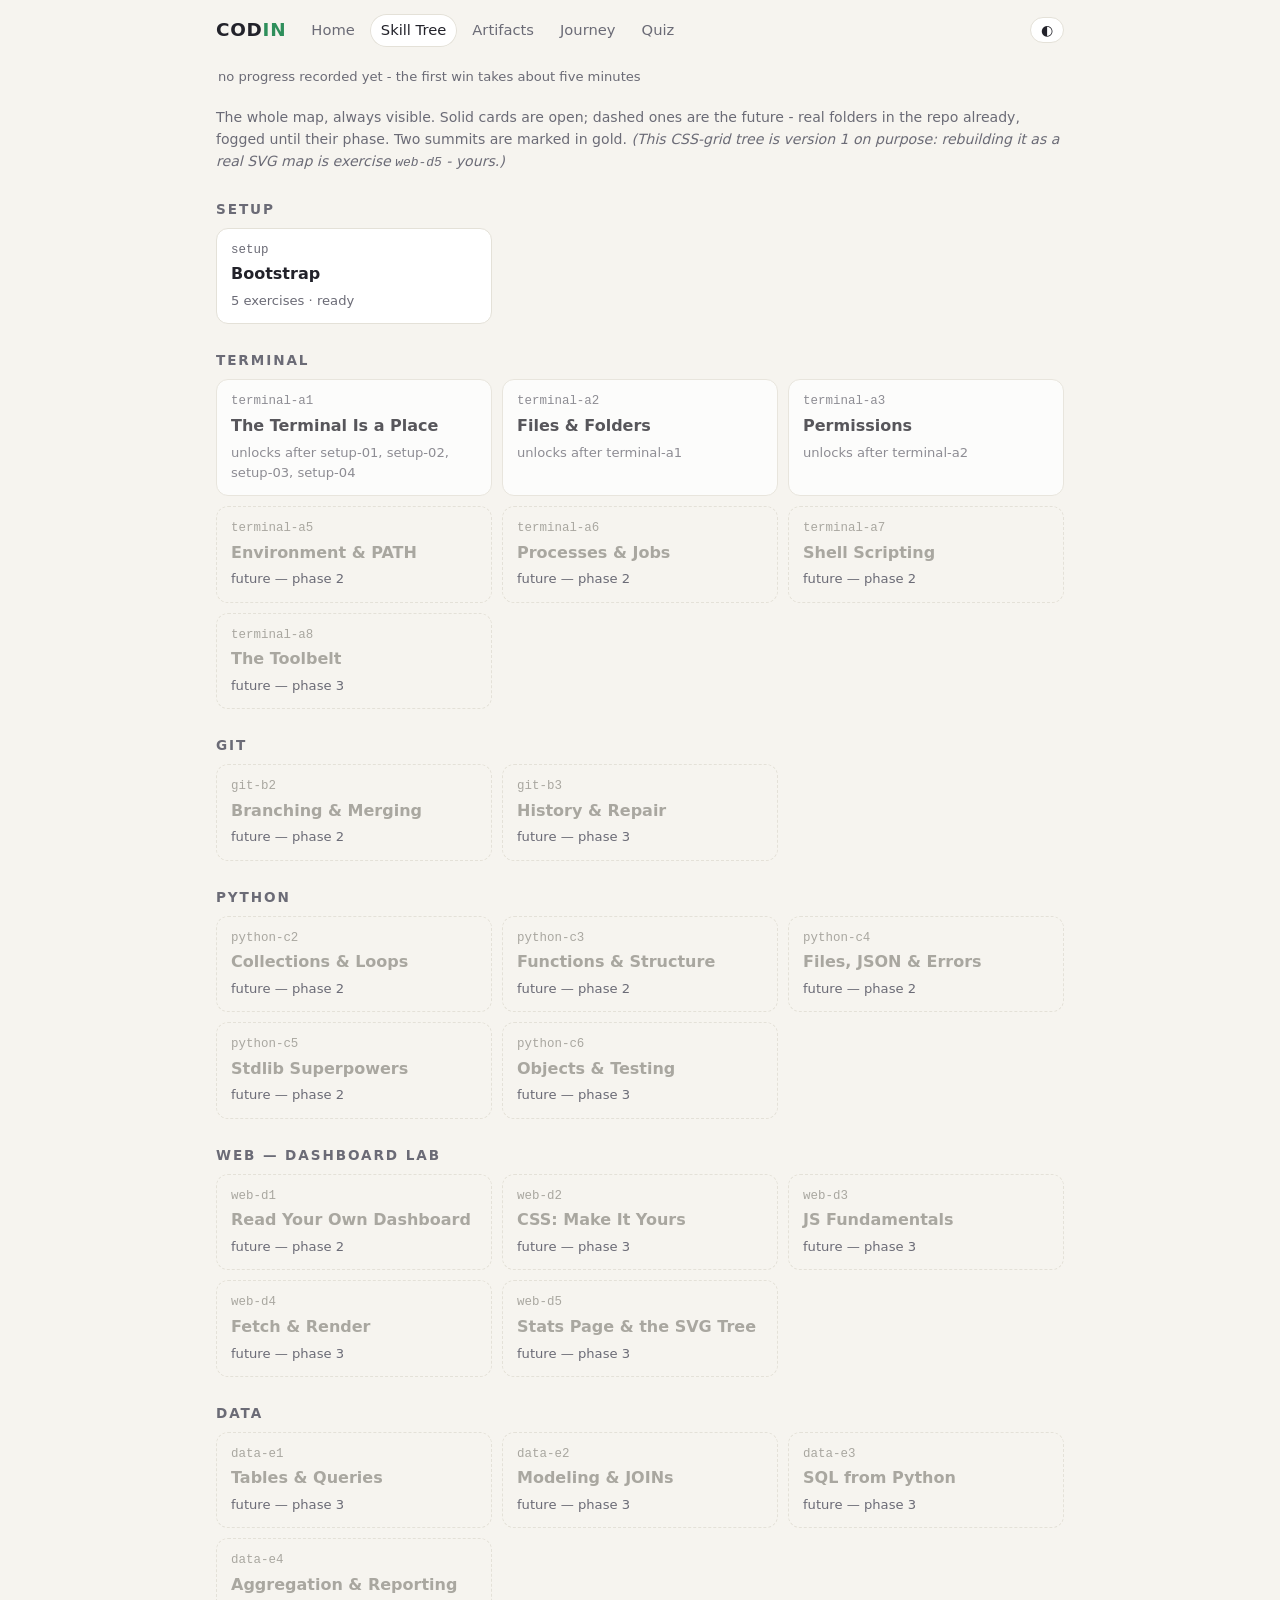
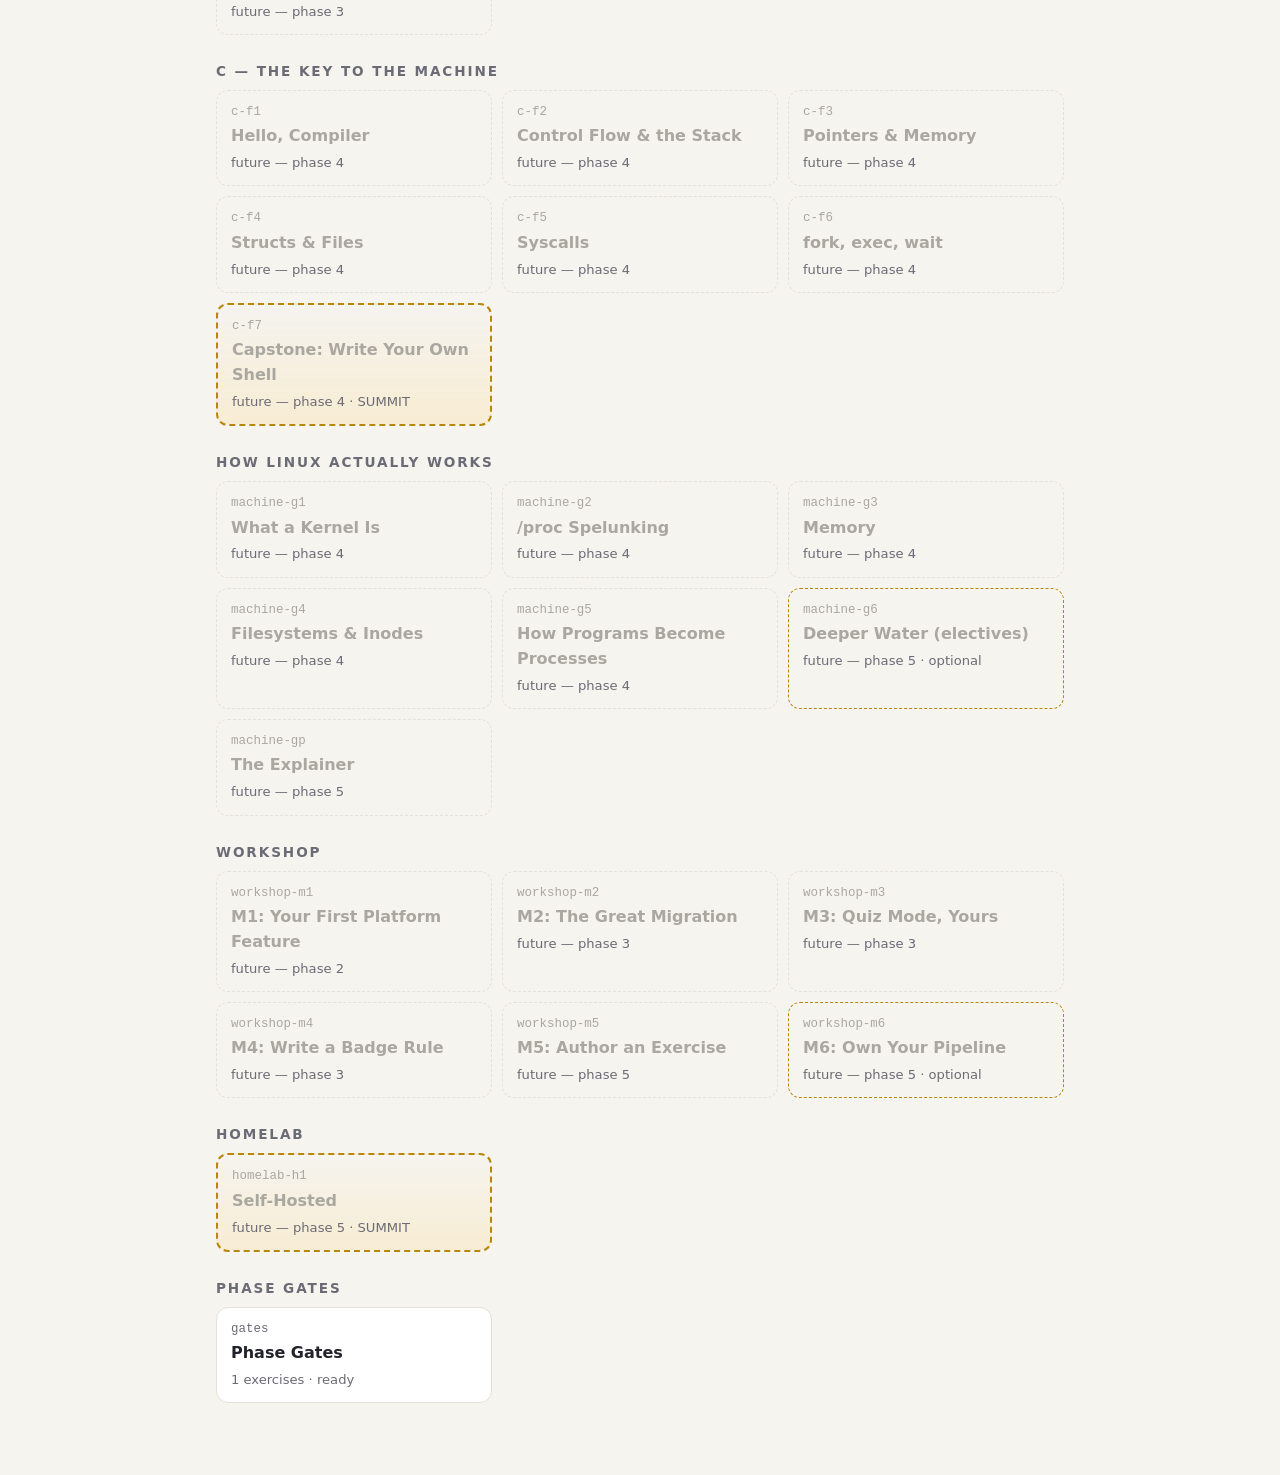
==== docs/tree.html @ db1b16e2 "feat(dashboard): five static pages + the JS engine, fixture-verified rules.js/badges.js mirror the P" ====
<!DOCTYPE html>
<html lang="en">
<head>
<meta charset="utf-8">
<meta name="viewport" content="width=device-width, initial-scale=1">
<title>Codin — Skill Tree</title>
<link rel="stylesheet" href="css/style.css">
<script src="js/rules.js"></script>
<script src="js/badges.js"></script>
<script src="js/data.js"></script>
<script src="js/ui.js"></script>
</head>
<body>
<header class="site">
  <div class="brand">COD<span>IN</span></div>
  <nav>
    <a href="index.html">Home</a>
    <a class="here" href="tree.html">Skill Tree</a>
    <a href="artifacts.html">Artifacts</a>
    <a href="journey.html">Journey</a>
    <a href="quiz.html">Quiz</a>
  </nav>
  <button id="themeBtn" title="toggle light/dark">◐</button>
</header>
<main>
  <p class="asof" id="asof">loading…</p>
  <p class="muted small">The whole map, always visible. Solid cards are
  open; dashed ones are the future - real folders in the repo already,
  fogged until their phase. Two summits are marked in gold.
  <em>(This CSS-grid tree is version 1 on purpose: rebuilding it as a
  real SVG map is exercise <code>web-d5</code> - yours.)</em></p>
  <div id="tree"></div>

<script>
const TRACK_ORDER = [
  ["setup", "Setup"], ["terminal", "Terminal"], ["git", "Git"],
  ["python", "Python"], ["web", "Web — Dashboard Lab"],
  ["data", "Data"], ["c", "C — The Key to the Machine"],
  ["machine", "How Linux Actually Works"], ["workshop", "Workshop"],
  ["homelab", "Homelab"], ["gates", "Phase Gates"],
];
const SUMMITS = { "c-f7": 1, "homelab-h1": 1 };
const REPO_URL = "https://github.com/Scubaduba89/Codin";

loadWorld().then((w) => {
  const s = w.state;
  asOf(s);
  const met = (reqs) => reqs.every((r) =>
    s.completed_modules.indexOf(r) >= 0 || s.done[r]);
  const byTrack = {};
  for (const m of w.curriculum.modules) {
    (byTrack[m.track] = byTrack[m.track] || []).push(m);
  }
  const root = document.getElementById("tree");
  for (const [track, label] of TRACK_ORDER) {
    const mods = byTrack[track];
    if (!mods) continue;
    const sec = el("section", "track");
    sec.appendChild(el("h3", null, label));
    const grid = el("div", "tgrid");
    for (const m of mods) {
      const total = m.exercises.length;
      const done = m.exercises.filter((e) => s.done[e.id]).length;
      const unlocked = met(m.requires);
      let cls = "node", meta = "";
      if (!total) {
        cls += " fog";
        meta = "future — phase " + m.phase;
      } else if (done === total) {
        cls += " done";
        meta = total + "/" + total + " · complete";
      } else if (done > 0) {
        cls += " progress";
        meta = done + "/" + total + " in progress";
      } else if (!unlocked) {
        cls += " locked";
        meta = "unlocks after " + m.requires.join(", ");
      } else {
        meta = total + " exercises · ready";
      }
      if (m.elective) { cls += " elective"; meta += " · optional"; }
      if (SUMMITS[m.id]) { cls += " summit"; meta += " · SUMMIT"; }
      const node = el("div", cls);
      node.appendChild(el("div", "nid", m.id));
      const title = el("div", "ntitle");
      if (done === total && total && m.dir) {
        const a = el("a", null, m.title);
        a.href = REPO_URL + "/tree/HEAD/" + m.dir;
        a.title = "see the real folder this node stands for";
        title.appendChild(a);
      } else {
        title.textContent = m.title;
      }
      node.appendChild(title);
      node.appendChild(el("div", "nmeta", meta));
      if (total && done > 0 && done < total) {
        const p = el("div", "prog"), f = el("div");
        f.style.width = (100 * done) / total + "%";
        p.appendChild(f);
        node.appendChild(p);
      }
      node.title = m.summary;
      grid.appendChild(node);
    }
    sec.appendChild(grid);
    root.appendChild(sec);
  }
}).catch((e) => {
  document.getElementById("asof").textContent =
    "Couldn't load data (" + e.message + ") - serve docs/ with " +
    "python3 -m http.server for local viewing.";
});
</script>
</main>
</body>
</html>
---- docs/css/style.css ----
/* Codin dashboard - mobile-first, CSS-variable driven.
 * Track D (web) restyles this file: every color, radius, and font is
 * a token below on purpose. Dark mode: auto via prefers-color-scheme,
 * manual via data-theme on <html> (the moon button stores a choice). */

:root {
  --bg: #f6f4ef;
  --card: #ffffff;
  --ink: #22222a;
  --muted: #6b6b76;
  --line: #e4e1d8;
  --accent: #2e8f5b;      /* verified-win green */
  --accent-soft: #e3f2e9;
  --gold: #b8860b;        /* badges, bonuses */
  --gold-soft: #f7ecd3;
  --info: #3567a8;
  --warn: #b3593a;
  --fog: #a9a7a0;
  --radius: 12px;
  --font: system-ui, -apple-system, "Segoe UI", Roboto, sans-serif;
  --mono: ui-monospace, "Cascadia Code", Menlo, Consolas, monospace;
}

@media (prefers-color-scheme: dark) {
  :root:not([data-theme="light"]) {
    --bg: #17171c;
    --card: #1f1f26;
    --ink: #e8e6e1;
    --muted: #9a98a2;
    --line: #32323b;
    --accent: #4cb97e;
    --accent-soft: #223c2e;
    --gold: #d9a83c;
    --gold-soft: #38301c;
    --info: #6f9fd8;
    --warn: #d08163;
    --fog: #5a5a64;
  }
}
:root[data-theme="dark"] {
  --bg: #17171c;
  --card: #1f1f26;
  --ink: #e8e6e1;
  --muted: #9a98a2;
  --line: #32323b;
  --accent: #4cb97e;
  --accent-soft: #223c2e;
  --gold: #d9a83c;
  --gold-soft: #38301c;
  --info: #6f9fd8;
  --warn: #d08163;
  --fog: #5a5a64;
}

* { box-sizing: border-box; }
html { -webkit-text-size-adjust: 100%; }
body {
  margin: 0;
  background: var(--bg);
  color: var(--ink);
  font-family: var(--font);
  line-height: 1.55;
}
main { max-width: 880px; margin: 0 auto; padding: 0 16px 64px; }
a { color: var(--info); text-decoration: none; }
a:hover { text-decoration: underline; }
code { font-family: var(--mono); font-size: 0.92em; }

/* header */
header.site {
  display: flex; align-items: center; gap: 14px; flex-wrap: wrap;
  max-width: 880px; margin: 0 auto; padding: 14px 16px;
}
header.site .brand {
  font-weight: 800; font-size: 1.15rem; letter-spacing: 0.04em;
  color: var(--ink);
}
header.site .brand span { color: var(--accent); }
header.site nav { display: flex; gap: 4px; flex-wrap: wrap; }
header.site nav a {
  padding: 5px 11px; border-radius: 999px; color: var(--muted);
  font-size: 0.92rem;
}
header.site nav a.here { background: var(--card); color: var(--ink);
  box-shadow: inset 0 0 0 1px var(--line); }
header.site nav a:hover { text-decoration: none; color: var(--ink); }
#themeBtn {
  margin-left: auto; border: 1px solid var(--line); background: var(--card);
  color: var(--ink); border-radius: 999px; padding: 4px 10px;
  cursor: pointer; font-size: 0.9rem;
}

/* cards */
.card {
  background: var(--card); border: 1px solid var(--line);
  border-radius: var(--radius); padding: 18px 20px; margin: 14px 0;
}
.card h2 { margin: 0 0 10px; font-size: 1.02rem; letter-spacing: 0.01em; }
.muted { color: var(--muted); }
.small { font-size: 0.88rem; }
.asof { color: var(--muted); font-size: 0.82rem; margin: 6px 2px 20px; }

/* level hero */
.hero .level-line {
  display: flex; align-items: baseline; gap: 10px; flex-wrap: wrap;
}
.hero .lvl { font-size: 1.6rem; font-weight: 800; }
.hero .lvlname { font-size: 1.15rem; color: var(--gold); font-weight: 700; }
.xpbar {
  height: 14px; border-radius: 999px; background: var(--line);
  overflow: hidden; margin: 12px 0 6px;
}
.xpbar > div {
  height: 100%; background: var(--accent); border-radius: 999px;
  transition: width 0.6s ease;
}

/* next up */
.next-cmd {
  display: block; background: var(--bg); border: 1px dashed var(--line);
  border-radius: 8px; padding: 10px 12px; font-family: var(--mono);
  font-size: 0.95rem; margin-top: 10px; overflow-x: auto;
  white-space: nowrap;
}

/* wins list */
ul.wins { list-style: none; margin: 0; padding: 0; }
ul.wins li {
  display: flex; gap: 10px; align-items: baseline;
  padding: 7px 0; border-top: 1px solid var(--line);
}
ul.wins li:first-child { border-top: 0; }
ul.wins .xp { margin-left: auto; color: var(--accent); font-weight: 700;
  font-family: var(--mono); font-size: 0.92rem; }
ul.wins .when { color: var(--muted); font-size: 0.85rem; min-width: 64px; }

/* heatmap */
.heat { display: grid; grid-auto-flow: column; gap: 3px; }
.heat .wk { display: grid; grid-template-rows: repeat(7, 1fr); gap: 3px; }
.heat i {
  width: 11px; height: 11px; border-radius: 3px; background: var(--line);
  display: block;
}
.heat i.on { background: var(--accent); }
.heat-wrap { overflow-x: auto; padding-bottom: 4px; }

/* tree */
.track { margin: 26px 0 8px; }
.track h3 {
  margin: 0 0 8px; font-size: 0.85rem; letter-spacing: 0.14em;
  text-transform: uppercase; color: var(--muted);
}
.tgrid {
  display: grid; gap: 10px;
  grid-template-columns: repeat(auto-fill, minmax(240px, 1fr));
}
.node {
  border: 1px solid var(--line); border-radius: var(--radius);
  background: var(--card); padding: 12px 14px; position: relative;
}
.node .nid { font-family: var(--mono); font-size: 0.78rem;
  color: var(--muted); }
.node .ntitle { font-weight: 700; margin: 2px 0 4px; }
.node .nmeta { font-size: 0.82rem; color: var(--muted); }
.node.done { border-color: var(--accent); }
.node.done .ntitle::after { content: " ✔"; color: var(--accent); }
.node.progress { border-color: var(--gold); }
.node.progress::before {
  content: ""; position: absolute; inset: -1px; border-radius: var(--radius);
  border: 1px solid var(--gold); animation: pulse 2.2s ease-in-out infinite;
  pointer-events: none;
}
@keyframes pulse { 50% { opacity: 0.25; } }
.node.fog {
  border-style: dashed; background: transparent; color: var(--fog);
}
.node.fog .ntitle, .node.fog .nid { color: var(--fog); }
.node.locked { opacity: 0.75; }
.node.elective { border-style: dashed; border-color: var(--gold); }
.node.summit { border-width: 2px; border-color: var(--gold);
  background: linear-gradient(transparent, var(--gold-soft)); }
.node .prog { height: 6px; border-radius: 999px; background: var(--line);
  margin-top: 8px; overflow: hidden; }
.node .prog > div { height: 100%; background: var(--accent); }

/* badges */
.bgrid {
  display: grid; gap: 10px;
  grid-template-columns: repeat(auto-fill, minmax(230px, 1fr));
}
.badge {
  border: 1px solid var(--line); border-radius: var(--radius);
  background: var(--card); padding: 12px 14px;
}
.badge .bic { font-size: 1.5rem; }
.badge .bname { font-weight: 700; }
.badge .bdesc { font-size: 0.85rem; color: var(--muted); }
.badge .bdate { font-size: 0.78rem; color: var(--gold); margin-top: 4px; }
.badge.tease { opacity: 0.65; border-style: dashed; }
.badge.artifact { border-color: var(--gold); }

/* timeline */
.filters { display: flex; gap: 8px; flex-wrap: wrap; margin-bottom: 10px; }
.filters select {
  background: var(--card); color: var(--ink); border: 1px solid var(--line);
  border-radius: 8px; padding: 5px 9px; font-size: 0.9rem;
}

/* quiz */
.deck { cursor: pointer; }
.qchoice {
  display: block; width: 100%; text-align: left; margin: 6px 0;
  padding: 10px 12px; border-radius: 8px; border: 1px solid var(--line);
  background: var(--bg); color: var(--ink); cursor: pointer;
  font-size: 0.95rem; font-family: var(--font);
}
.qchoice.right { border-color: var(--accent); background: var(--accent-soft); }
.qchoice.wrong { border-color: var(--warn); }
.pill {
  display: inline-block; padding: 2px 10px; border-radius: 999px;
  font-size: 0.78rem; background: var(--accent-soft); color: var(--accent);
  border: 1px solid var(--accent);
}
.notice {
  border-left: 3px solid var(--info); padding: 8px 12px; margin: 10px 0;
  color: var(--muted); font-size: 0.88rem;
}
.empty {
  text-align: center; color: var(--muted); padding: 26px 10px;
}
.empty .big { font-size: 2rem; }
table.fixtable { border-collapse: collapse; width: 100%; }
table.fixtable td, table.fixtable th {
  border-bottom: 1px solid var(--line); padding: 6px 8px; text-align: left;
  font-size: 0.9rem;
}
.ok { color: var(--accent); font-weight: 700; }
.bad { color: var(--warn); font-weight: 700; }
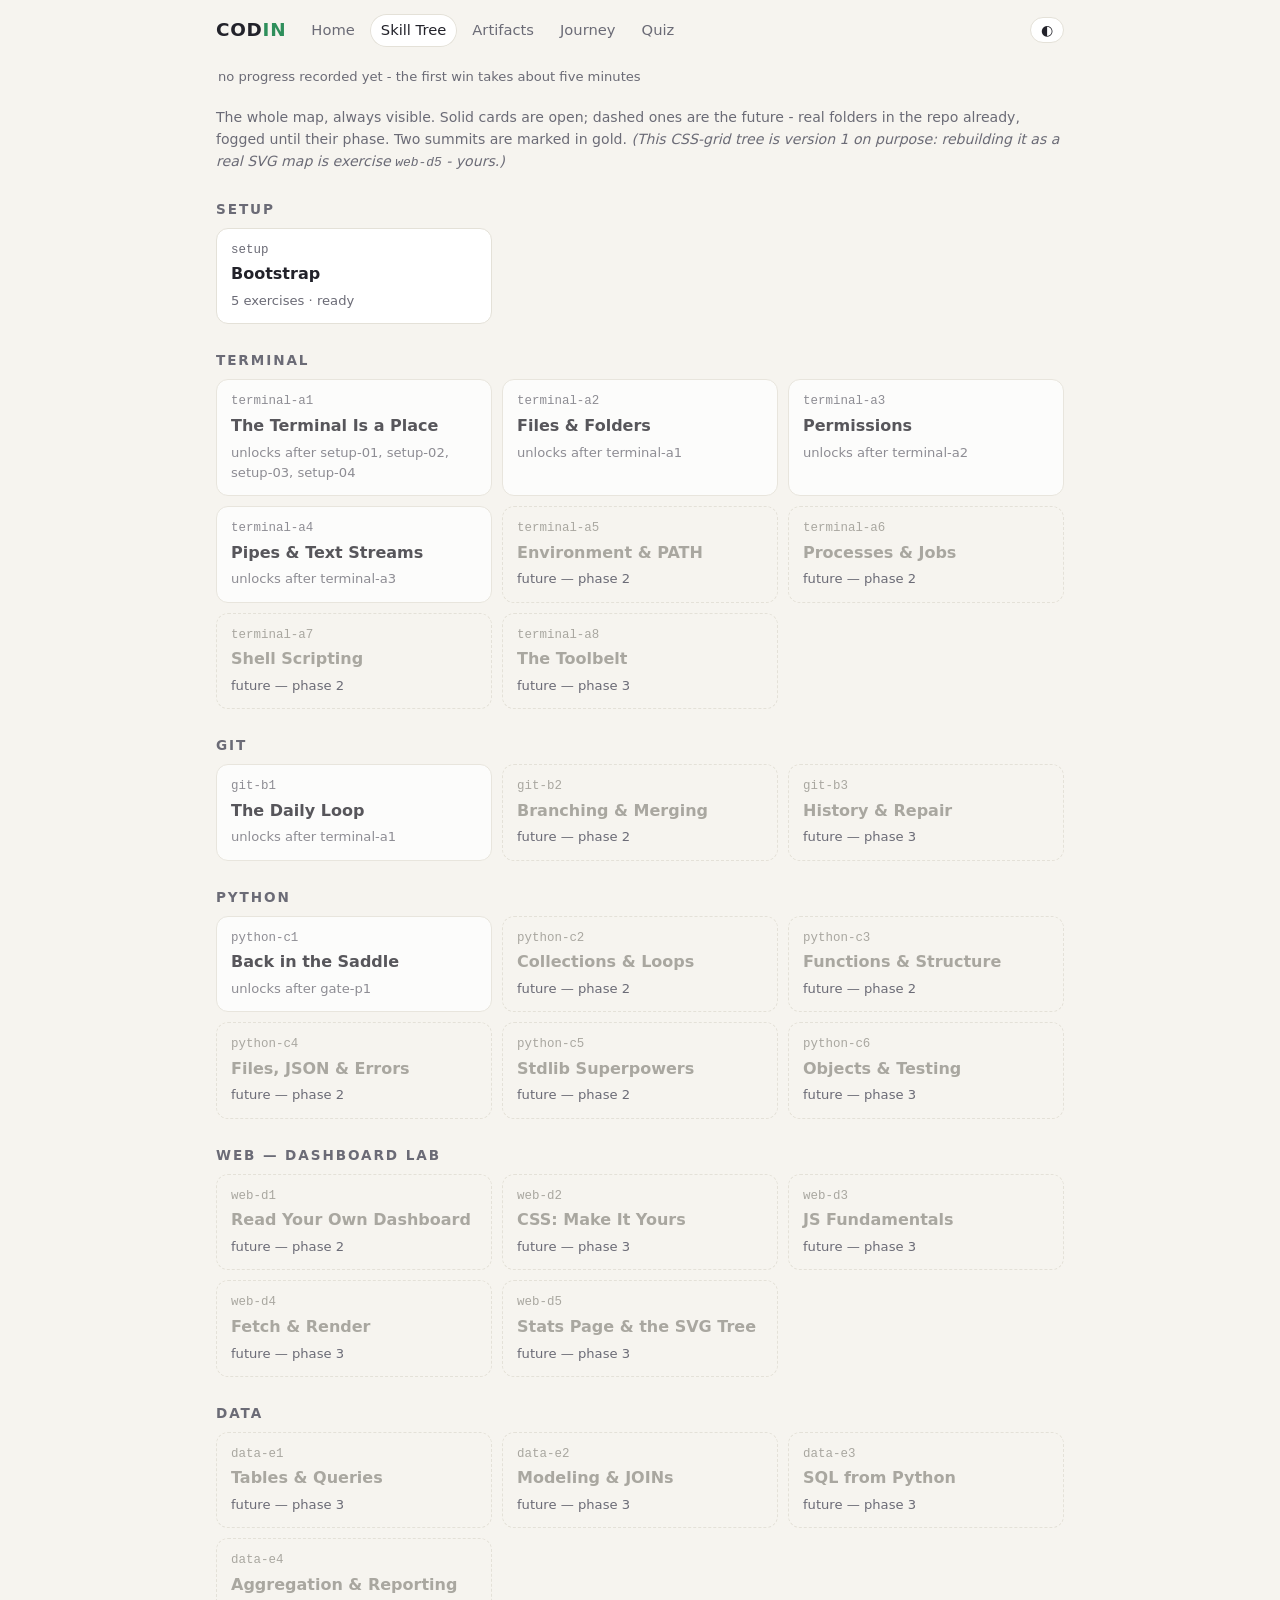
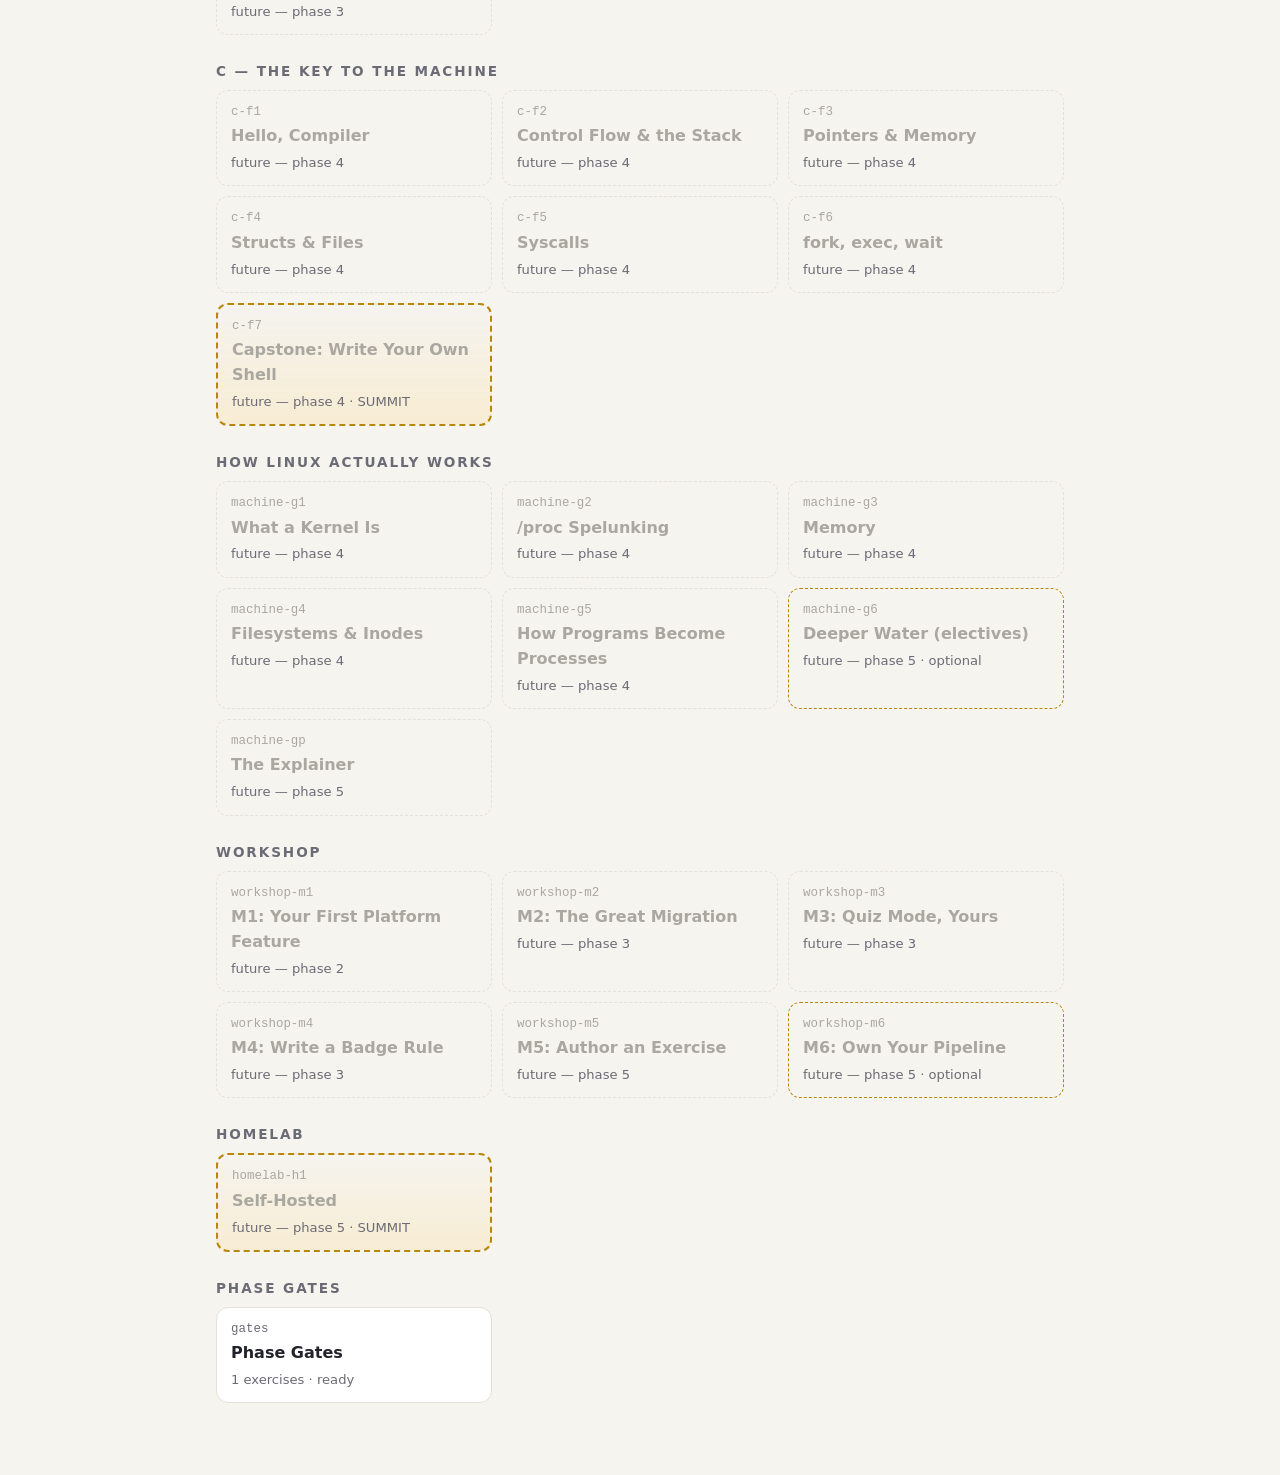
==== commit 4cc461ff: "docs: local preview on port 8321 - 8000 is spoken for on a homelab Co-Authored-By: Claude Fable 5 <n" ====
--- a/docs/tree.html
+++ b/docs/tree.html
@@ -108,7 +108,7 @@
 }).catch((e) => {
   document.getElementById("asof").textContent =
     "Couldn't load data (" + e.message + ") - serve docs/ with " +
-    "python3 -m http.server for local viewing.";
+    "python3 -m http.server 8321 for local viewing.";
 });
 </script>
 </main>
